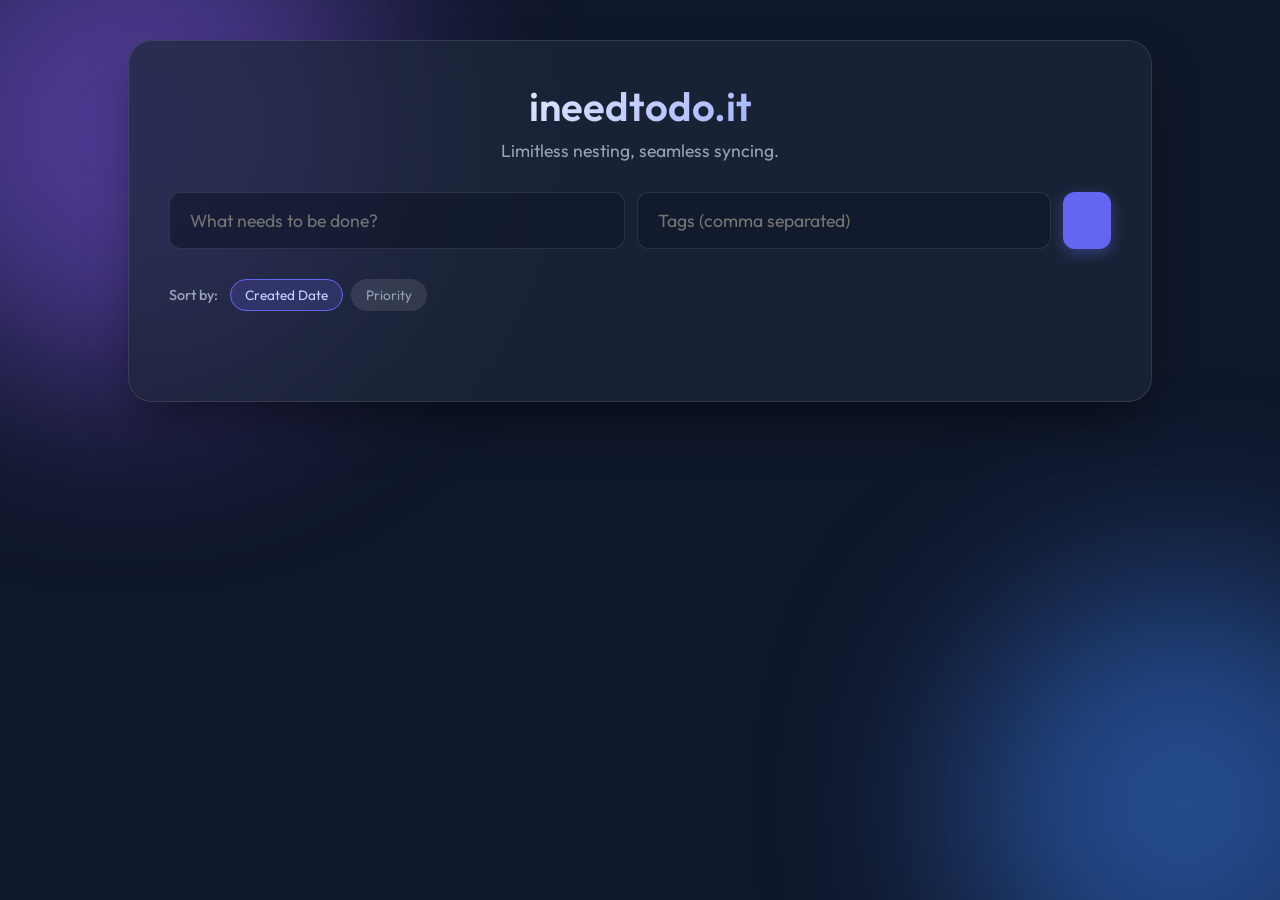
==== static/index.html @ dc3c4e78 "Rename forest theme to box-x Co-Authored-By: Claude Sonnet 4.6 <noreply@anthropic.com>" ====
<!DOCTYPE html>
<html lang="en">

<head>
    <meta charset="UTF-8">
    <meta name="viewport" content="width=device-width, initial-scale=1.0">
    <title>ineedtodo.it</title>
    <link rel="stylesheet" href="styles.css?v=1.2">
    <link href="https://fonts.googleapis.com/css2?family=Outfit:wght@300;400;500;600&display=swap" rel="stylesheet">
    <!-- Ionicons for beautiful icons -->
    <script type="module" src="https://unpkg.com/ionicons@7.1.0/dist/ionicons/ionicons.esm.js"></script>
    <script nomodule src="https://unpkg.com/ionicons@7.1.0/dist/ionicons/ionicons.js"></script>

    <!-- Google Identity Services -->
    <script src="https://accounts.google.com/gsi/client" async defer></script>
    <!-- Apply saved theme before paint to avoid flash -->
    <script>(function () { var t = localStorage.getItem('theme'); if (t) document.documentElement.dataset.theme = t; })()</script>
</head>

<body>
    <div class="blob blob-1"></div>
    <div class="blob blob-2"></div>

    <div class="app-container">
        <header>
            <div style="display: flex; align-items: center; justify-content: center; gap: 8px;">
                <h1 id="header-title">ineedtodo.it</h1>
            </div>
            <p id="header-tagline">Limitless nesting, seamless syncing.</p>
        </header>

        <div class="space-dropdown-wrapper" style="position: absolute; top: 24px; left: 24px;">
            <button id="space-menu-btn" class="action-btn dropdown-toggle" title="Switch Space"
                style="background: transparent; color: var(--text-main); font-size: 1.8rem; width: 40px; height: 40px;">
                <ion-icon id="current-space-icon" name="person-outline"></ion-icon>
            </button>
            <div id="space-dropdown-menu" class="dropdown-menu space-dropdown">
                <div id="space-list">
                    <button class="dropdown-item space-item active" data-id="personal">
                        <ion-icon name="person-outline"></ion-icon> <span>Personal Tasks</span>
                    </button>
                    <!-- other spaces injected here -->
                </div>
                <!-- line separator -->
                <div style="height: 1px; background: var(--card-border); margin: 8px 0;"></div>
                <button id="rename-space-btn" class="dropdown-item hidden" title="Rename current space">
                    <ion-icon name="pencil-outline"></ion-icon> <span>Rename Space</span>
                </button>
                <button id="add-member-btn" class="dropdown-item hidden" title="Add a member to this space">
                    <ion-icon name="person-add-outline"></ion-icon> <span>Add Member</span>
                </button>
                <button id="invite-btn" class="dropdown-item" title="Invite a user to a new shared space">
                    <ion-icon name="people-outline"></ion-icon> <span>Create Shared Space</span>
                </button>
            </div>
        </div>

        <div class="menu-container">
            <button id="menu-toggle-btn" class="action-btn" title="Open Menu">
                <ion-icon name="menu-outline"></ion-icon>
            </button>
            <div id="dropdown-menu" class="dropdown-menu">
                <!-- User Profile (hidden when logged out) -->
                <div id="user-profile" class="user-profile hidden">
                    <img id="user-avatar" src="" alt="Avatar" class="user-avatar">
                    <span id="user-name" class="user-name"></span>
                </div>

                <div class="dropdown-item theme-picker-row">
                    <ion-icon name="color-palette-outline"></ion-icon>
                    <span>Theme</span>
                    <div class="theme-swatches">
                        <button class="theme-swatch" data-theme="dark" title="Dark"
                            style="background:linear-gradient(135deg,#8b5cf6,#3b82f6)"></button>
                        <button class="theme-swatch" data-theme="light" title="Light"
                            style="background:linear-gradient(135deg,#c7d2fe,#bfdbfe)"></button>
                        <button class="theme-swatch" data-theme="box-x" title="Box-X"
                            style="background:linear-gradient(135deg,#14532d,#22c55e)"></button>
                        <button class="theme-swatch" data-theme="terminal" title="Terminal"
                            style="background:linear-gradient(135deg,#003b00,#00ff41)"></button>
                    </div>
                </div>
                <a href="/about.html" class="dropdown-item" style="text-decoration:none;">
                    <ion-icon name="information-circle-outline"></ion-icon> <span>About</span>
                </a>
                <button id="export-xml-btn" class="dropdown-item" title="Export to XML">
                    <ion-icon name="download-outline"></ion-icon> <span>Export XML</span>
                </button>
                <a href="/admin.html" id="admin-dashboard-btn" class="dropdown-item hidden"
                    style="text-decoration:none;">
                    <ion-icon name="shield-checkmark-outline"></ion-icon> <span>Admin Dashboard</span>
                </a>
                <button id="toggle-trash-btn" class="dropdown-item">
                    <ion-icon name="trash-outline"></ion-icon> <span id="trash-btn-text">View Trash</span>
                </button>
                <button id="logout-btn" class="dropdown-item hidden">
                    <ion-icon name="log-out-outline"></ion-icon> <span>Logout</span>
                </button>
            </div>
        </div>

        <div class="input-group root-input">
            <input type="text" id="new-todo-input" placeholder="What needs to be done?">
            <div class="tag-input-wrapper">
                <input type="text" id="new-todo-tags" placeholder="Tags (comma separated)">
                <div id="root-tag-dropdown" class="tag-autocomplete-dropdown hidden"></div>
            </div>
            <button id="add-todo-btn" class="primary-btn">
                <ion-icon name="add-outline"></ion-icon>
            </button>
        </div>

        <div id="terminal-input-wrapper">
            <div class="terminal-input-prompt">What needs to be done? (use /tag/ tag one, tag two)</div>
            <div id="terminal-task-input" contenteditable="true" spellcheck="false" class="terminal-task-field"></div>
        </div>

        <div class="sort-controls"
            style="margin-bottom: 20px; display: flex; align-items: center; gap: 12px; font-size: 0.9rem; color: var(--text-muted);">
            <span style="font-weight: 500;">Sort by:</span>
            <div id="sort-filters" class="tag-filters-container" style="margin-bottom: 0;">
                <span class="filter-badge active" data-sort="created">Created Date</span>
                <span class="filter-badge" data-sort="priority">Priority</span>
            </div>
        </div>

        <div id="priority-filters" class="tag-filters-container" style="margin-bottom: 10px;">
            <!-- Priority filter badges will go here -->
        </div>
        <div id="tag-filters" class="tag-filters-container">
            <!-- Filter badges will go here -->
        </div>

        <div class="todo-container">
            <ul id="todo-list" class="todo-list">
                <!-- Todo items will be generated here -->
            </ul>
        </div>
    </div>

    <!-- Template for a single Todo Item -->
    <template id="todo-template">
        <li class="todo-item" data-id="">
            <div class="todo-content">
                <div class="toggle-children hidden" aria-label="Toggle nested items">
                    <ion-icon name="chevron-forward-outline"></ion-icon>
                </div>
                <div class="task-controls">
                    <div class="checkbox">
                        <ion-icon class="check-icon" name="checkmark-outline"></ion-icon>
                    </div>
                    <button class="action-btn add-child" title="Add nested task">
                        <ion-icon name="return-down-forward-outline"></ion-icon>
                    </button>
                    <!-- Priority Dot -->
                    <div class="priority-dot" title="Cycle Priority"></div>
                </div>
                <span class="text" contenteditable="false"></span>
                <div class="tag-badges"></div>
                <button class="description-indicator hidden" title="View note">
                    <ion-icon name="document-text-outline"></ion-icon> note
                </button>
                <span class="due-date-badge hidden" title="Due date"></span>
                <input type="date" class="due-date-input hidden">
                <!-- Creator Badge -->
                <div class="creator-badge hidden" title="Created by"></div>
                <div class="task-menu-wrapper">
                    <button class="action-btn task-menu-btn" title="Task actions">
                        <ion-icon name="ellipsis-vertical-outline"></ion-icon>
                    </button>
                    <div class="actions task-menu-dropdown">
                        <button class="action-btn description-toggle" title="View/edit description">
                            <ion-icon name="document-text-outline"></ion-icon>
                        </button>
                        <button class="action-btn add-tag" title="Add tag">
                            <ion-icon name="pricetag-outline"></ion-icon>
                        </button>
                        <button class="action-btn edit" title="Edit task">
                            <ion-icon name="pencil-outline"></ion-icon>
                        </button>
                        <button class="action-btn restore hidden" title="Restore task">
                            <ion-icon name="arrow-undo-outline"></ion-icon>
                        </button>
                        <button class="action-btn set-due-date" title="Set due date">
                            <ion-icon name="calendar-outline"></ion-icon>
                        </button>
                        <button class="action-btn move-to-space" title="Move to space">
                            <ion-icon name="arrow-redo-outline"></ion-icon>
                        </button>
                        <button class="action-btn delete" title="Delete task">
                            <ion-icon name="trash-outline"></ion-icon>
                        </button>
                    </div>
                </div>
            </div>
            <!-- Description Panel (hidden by default) -->
            <div class="description-panel hidden">
                <div class="description-content" contenteditable="false"
                    data-placeholder="Click to add a description..."></div>
                <div class="description-actions">
                    <button class="description-edit-btn action-btn" title="Edit description">
                        <ion-icon name="pencil-outline"></ion-icon>
                    </button>
                    <button class="description-save-btn primary-btn small hidden">
                        <ion-icon name="checkmark-outline"></ion-icon>
                    </button>
                    <button class="description-cancel-btn action-btn hidden">
                        <ion-icon name="close-outline"></ion-icon>
                    </button>
                </div>
            </div>
            <!-- Add Tag form (hidden by default) -->
            <div class="add-tag-group hidden">
                <div class="tag-input-wrapper">
                    <input type="text" class="inline-tags-input" placeholder="New tags (comma separated)">
                    <div class="tag-autocomplete-dropdown hidden"></div>
                </div>
                <button class="save-tag-btn primary-btn small"><ion-icon name="checkmark-outline"></ion-icon></button>
                <button class="cancel-tag-btn action-btn"><ion-icon name="close-outline"></ion-icon></button>
            </div>

            <!-- Sub input form (hidden by default) -->
            <div class="child-input-group hidden">
                <input type="text" class="child-input" placeholder="Add nested task...">
                <div class="tag-input-wrapper">
                    <input type="text" class="child-tags-input" placeholder="Tags (optional)">
                    <div class="tag-autocomplete-dropdown hidden"></div>
                </div>
                <button class="save-child-btn primary-btn small"><ion-icon name="checkmark-outline"></ion-icon></button>
                <button class="cancel-child-btn action-btn"><ion-icon name="close-outline"></ion-icon></button>
            </div>
            <!-- Nested children list -->
            <ul class="nested-list"></ul>
        </li>
    </template>

    <script src="app.js?v=1.3"></script>

    <!-- Login Overlay -->
    <div id="login-overlay" class="login-overlay hidden">
        <div class="login-card">
            <h2>Welcome Back</h2>
            <p>Sign in to sync your limitless tasks.</p>

            <div class="auth-tabs">
                <button class="auth-tab active" data-tab="google">Google</button>
                <button class="auth-tab" data-tab="email">Email</button>
            </div>

            <!-- Google tab -->
            <div class="auth-panel" id="auth-panel-google">
                <div id="g_id_onload"
                    data-client_id="99993409666-hstadhmvo49nkmjg8u9cr6fvjjo05hli.apps.googleusercontent.com"
                    data-context="signin" data-ux_mode="popup" data-callback="handleCredentialResponse"
                    data-auto_prompt="false">
                </div>
                <div class="g_id_signin" data-type="standard" data-shape="rectangular" data-theme="outline"
                    data-text="signin_with" data-size="large" data-logo_alignment="left">
                </div>
            </div>

            <!-- Email tab -->
            <div class="auth-panel hidden" id="auth-panel-email">
                <div class="auth-mode-toggle">
                    <span id="auth-mode-label">Sign in</span> &nbsp;·&nbsp;
                    <a href="#" id="auth-mode-switch">Create an account</a>
                </div>
                <div class="input-group" id="auth-name-group" style="display:none">
                    <input type="text" id="auth-name" placeholder="Your name" autocomplete="name">
                </div>
                <div class="input-group">
                    <input type="email" id="auth-email" placeholder="Email address" autocomplete="email">
                </div>
                <div class="input-group">
                    <input type="password" id="auth-password" placeholder="Password" autocomplete="current-password">
                </div>
                <p id="auth-error" class="auth-error hidden"></p>
                <button id="auth-submit-btn" class="btn-primary">Sign in</button>
            </div>
        </div>
    </div>

    <!-- Invite Dialog Overlay -->
    <div id="invite-overlay" class="login-overlay hidden">
        <div class="login-card">
            <h2>Create Shared Space</h2>
            <p>Enter the email of the person you want to share a list with.</p>
            <div class="input-group"
                style="padding: 0; box-shadow: none; background: transparent; flex-direction: column;">
                <input type="text" id="invite-name" placeholder="Space Name (e.g., Project X)"
                    style="width: 100%; margin-bottom: 10px;">
                <input type="email" id="invite-email" placeholder="Email address"
                    style="width: 100%; margin-bottom: 10px;">
                <div style="display: flex; gap: 10px; width: 100%;">
                    <button id="submit-invite-btn" class="primary-btn" style="flex: 1;">Create</button>
                    <button id="cancel-invite-btn" class="secondary-btn" style="flex: 1;">Cancel</button>
                </div>
            </div>
        </div>
    </div>

    <!-- Move to Space Dialog Overlay -->
    <div id="move-space-overlay" class="login-overlay hidden">
        <div class="login-card">
            <h2>Move to Space</h2>
            <p>Select a destination space for this task and its subtasks.</p>
            <div id="move-space-list" style="display:flex;flex-direction:column;gap:8px;margin-bottom:16px;"></div>
            <button id="cancel-move-space-btn" class="secondary-btn" style="width:100%;">Cancel</button>
        </div>
    </div>

    <!-- Add Member Dialog Overlay -->
    <div id="add-member-overlay" class="login-overlay hidden">
        <div class="login-card">
            <h2>Add Member</h2>
            <p>Enter the email of the person to add to this space.</p>
            <div class="input-group"
                style="padding: 0; box-shadow: none; background: transparent; flex-direction: column;">
                <input type="email" id="add-member-email" placeholder="Email address"
                    style="width: 100%; margin-bottom: 10px;">
                <div style="display: flex; gap: 10px; width: 100%;">
                    <button id="submit-add-member-btn" class="primary-btn" style="flex: 1;">Add</button>
                    <button id="cancel-add-member-btn" class="secondary-btn" style="flex: 1;">Cancel</button>
                </div>
            </div>
        </div>
    </div>

    <!-- Rename Dialog Overlay -->
    <div id="rename-overlay" class="login-overlay hidden">
        <div class="login-card">
            <h2>Rename Space</h2>
            <div class="input-group"
                style="padding: 0; box-shadow: none; background: transparent; flex-direction: column;">
                <input type="text" id="rename-name" placeholder="New Space Name"
                    style="width: 100%; margin-bottom: 20px;">
                <div style="display: flex; gap: 10px; width: 100%;">
                    <button id="submit-rename-btn" class="primary-btn" style="flex: 1;">Save</button>
                    <button id="cancel-rename-btn" class="secondary-btn" style="flex: 1;">Cancel</button>
                </div>
            </div>
        </div>
    </div>
</body>

</html>
---- static/styles.css ----
@import url('https://fonts.googleapis.com/css2?family=VT323&display=swap');

:root {
    --bg-color: #0f172a;
    --card-bg: rgba(30, 41, 59, 0.7);
    --card-border: rgba(255, 255, 255, 0.1);
    --text-main: #f8fafc;
    --text-muted: #94a3b8;
    --accent: #6366f1;
    --accent-hover: #4f46e5;
    --accent-glow: rgba(99, 102, 241, 0.4);
    --danger: #ef4444;
    --danger-hover: #dc2626;
    --success: #10b981;

    --priority-1: #ef4444;
    /* Urgent - Red */
    --priority-2: #f97316;
    /* High - Orange */
    --priority-3: #eab308;
    /* Medium - Yellow */
    --priority-4: #3b82f6;
    /* Low - Blue */
    --priority-5: #64748b;
    /* Very Low - Slate */

    --blob-1: #8b5cf6;
    --blob-2: #3b82f6;

    --input-bg: rgba(15, 23, 42, 0.6);
    --transition: all 0.3s cubic-bezier(0.4, 0, 0.2, 1);
}

* {
    box-sizing: border-box;
    margin: 0;
    padding: 0;
}

body {
    font-family: 'Outfit', sans-serif;
    background-color: var(--bg-color);
    color: var(--text-main);
    min-height: 100vh;
    display: flex;
    justify-content: center;
    align-items: flex-start;
    padding: 40px 20px;
    overflow-x: hidden;
    position: relative;
}

/* Background gradient blobs for premium feel */
.blob {
    position: fixed;
    border-radius: 50%;
    filter: blur(100px);
    z-index: -1;
    opacity: 0.5;
    animation: drift 20s infinite alternate ease-in-out;
}

.blob-1 {
    width: 40vw;
    height: 40vw;
    background: var(--blob-1);
    top: -10vw;
    left: -10vw;
}

.blob-2 {
    width: 35vw;
    height: 35vw;
    background: var(--blob-2);
    bottom: -10vw;
    right: -10vw;
    animation-delay: -10s;
}

@keyframes drift {
    100% {
        transform: translate(10vw, 10vw) scale(1.1);
    }
}

.app-container {
    width: 100%;
    max-width: 1024px;
    background: var(--card-bg);
    backdrop-filter: blur(16px);
    -webkit-backdrop-filter: blur(16px);
    border: 1px solid var(--card-border);
    border-radius: 24px;
    padding: 40px;
    box-shadow: 0 25px 50px -12px rgba(0, 0, 0, 0.5);
    z-index: 1;
    position: relative;
}

header {
    text-align: center;
    margin-bottom: 30px;
}

h1 {
    font-weight: 600;
    font-size: 2.5rem;
    margin-bottom: 8px;
    background: linear-gradient(135deg, #e0e7ff, #a5b4fc);
    -webkit-background-clip: text;
    background-clip: text;
    -webkit-text-fill-color: transparent;
}

header p {
    color: var(--text-muted);
    font-size: 1.1rem;
}

/* Space Dropdown Wrapper */
.space-dropdown-wrapper {
    position: absolute;
    top: 24px;
    left: 24px;
    z-index: 50;
}

#space-menu-btn:hover {
    background: rgba(255, 255, 255, 0.1) !important;
}

/* Space Dropdown Menu */
.space-dropdown {
    top: 100%;
    left: 0;
    margin-top: 8px;
    width: max-content;
    min-width: 220px;
}

.space-dropdown.show {
    transform: translateY(0);
}

.space-item {
    justify-content: flex-start;
}

.space-item.active {
    background: rgba(99, 102, 241, 0.15);
    color: #c7d2fe;
    font-weight: 500;
}

.space-item.active ion-icon {
    color: #c7d2fe;
}

/* User Profile in Dropdown */
.user-profile {
    display: flex;
    align-items: center;
    gap: 12px;
    padding: 12px 16px;
    border-bottom: 1px solid var(--card-border);
    margin-bottom: 8px;
}

.user-profile.hidden {
    display: none;
}

.user-avatar {
    width: 32px;
    height: 32px;
    border-radius: 50%;
    object-fit: cover;
}

.user-name {
    font-size: 0.95rem;
    font-weight: 500;
    color: var(--text-main);
}

/* Login Overlay */
.login-overlay {
    position: fixed;
    top: 0;
    left: 0;
    width: 100vw;
    height: 100vh;
    background: rgba(15, 23, 42, 0.85);
    /* Matches bg-color */
    backdrop-filter: blur(12px);
    -webkit-backdrop-filter: blur(12px);
    z-index: 1000;
    display: flex;
    justify-content: center;
    align-items: center;
    padding: 20px;
}

.login-overlay.hidden {
    display: none;
}

.login-card {
    background: var(--card-bg);
    border: 1px solid var(--card-border);
    border-radius: 24px;
    padding: 40px;
    text-align: center;
    max-width: 400px;
    width: 100%;
    box-shadow: 0 25px 50px -12px rgba(0, 0, 0, 0.5);
}

.login-card h2 {
    font-size: 2rem;
    margin-bottom: 8px;
    background: linear-gradient(135deg, #e0e7ff, #a5b4fc);
    -webkit-background-clip: text;
    background-clip: text;
    -webkit-text-fill-color: transparent;
}

.login-card p {
    color: var(--text-muted);
    margin-bottom: 30px;
}

.g_id_signin {
    display: flex;
    justify-content: center;
}

.auth-tabs {
    display: flex;
    gap: 4px;
    background: rgba(255,255,255,0.05);
    border-radius: 10px;
    padding: 4px;
    margin-bottom: 24px;
}

.auth-tab {
    flex: 1;
    padding: 8px;
    border: none;
    border-radius: 7px;
    background: transparent;
    color: var(--text-muted);
    font-size: 0.9rem;
    cursor: pointer;
    transition: background 0.15s, color 0.15s;
}

.auth-tab.active {
    background: var(--accent);
    color: white;
}

.auth-panel {
    display: flex;
    flex-direction: column;
    gap: 12px;
}

.auth-panel.hidden {
    display: none;
}

.auth-panel .input-group {
    flex-direction: column;
    gap: 0;
}

.auth-panel input {
    width: 100%;
    padding: 10px 14px;
    background: var(--input-bg);
    border: 1px solid var(--card-border);
    border-radius: 8px;
    color: var(--text-main);
    font-size: 0.95rem;
    box-sizing: border-box;
}

.auth-panel input:focus {
    outline: none;
    border-color: var(--accent);
}

.auth-mode-toggle {
    font-size: 0.85rem;
    color: var(--text-muted);
    margin-bottom: 4px;
}

.auth-mode-toggle a {
    color: var(--accent);
    text-decoration: none;
}

.auth-error {
    color: #f87171;
    font-size: 0.85rem;
    margin: 0;
    text-align: left;
}

.auth-error.hidden {
    display: none;
}

#auth-submit-btn {
    width: 100%;
    padding: 10px;
    background: var(--accent);
    color: white;
    border: none;
    border-radius: 8px;
    font-size: 1rem;
    cursor: pointer;
    transition: opacity 0.15s;
}

#auth-submit-btn:hover {
    opacity: 0.85;
}

.input-group {
    display: flex;
    gap: 12px;
    margin-bottom: 30px;
}

input[type="text"] {
    flex: 1;
    min-width: 0;
    background: var(--input-bg);
    border: 1px solid var(--card-border);
    border-radius: 12px;
    padding: 16px 20px;
    color: var(--text-main);
    font-family: 'Outfit', sans-serif;
    font-size: 1.1rem;
    outline: none;
    transition: var(--transition);
}

input[type="text"]:focus {
    border-color: var(--accent);
    box-shadow: 0 0 0 3px var(--accent-glow);
}

button {
    font-family: inherit;
    cursor: pointer;
    border: none;
    outline: none;
    transition: var(--transition);
}

.secondary-btn {
    flex-shrink: 0;
    background: rgba(255, 255, 255, 0.1);
    color: var(--text-main);
    border-radius: 12px;
    padding: 0 24px;
    font-size: 1.1rem;
    display: flex;
    align-items: center;
    justify-content: center;
}

.secondary-btn:hover {
    background: rgba(255, 255, 255, 0.2);
    transform: translateY(-2px);
}

.primary-btn {
    flex-shrink: 0;
    background: var(--accent);
    color: white;
    border-radius: 12px;
    padding: 0 24px;
    font-size: 1.5rem;
    display: flex;
    align-items: center;
    justify-content: center;
    box-shadow: 0 4px 14px var(--accent-glow);
}

.primary-btn:hover {
    background: var(--accent-hover);
    transform: translateY(-2px);
    box-shadow: 0 6px 20px var(--accent-glow);
}

.primary-btn.small {
    padding: 0 16px;
    font-size: 1.2rem;
}

/* Todo List Structure */
.todo-list,
.nested-list {
    list-style: none;
}

.nested-list {
    margin-left: 20px;
    padding-left: 10px;
    border-left: 2px solid rgba(255, 255, 255, 0.05);
    margin-top: 8px;
    display: none;
    /* hidden by default, toggled via JS */
}

ul.expanded {
    display: block;
    animation: fadeIn 0.3s ease-out forwards;
}

@keyframes fadeIn {
    from {
        opacity: 0;
        transform: translateY(-5px);
    }

    to {
        opacity: 1;
        transform: translateY(0);
    }
}

.todo-item {
    margin-bottom: 12px;
    /* transition for smoothly removing items */
    transition: all 0.3s ease;
}

.todo-item.deleting {
    opacity: 0;
    transform: scale(0.95);
}

.todo-content {
    display: flex;
    align-items: center;
    background: rgba(255, 255, 255, 0.03);
    border: 1px solid var(--card-border);
    border-radius: 12px;
    padding: 12px 16px;
    position: relative;
    transition: var(--transition);
}

.todo-content:hover {
    background: rgba(255, 255, 255, 0.06);
    border-color: rgba(255, 255, 255, 0.15);
}

/* Task hamburger menu */
.task-menu-wrapper {
    position: relative;
    margin-left: auto;
    flex-shrink: 0;
}


.actions {
    display: none;
    flex-direction: column;
    gap: 6px;
    position: absolute;
    right: 0;
    top: calc(100% + 6px);
    background: var(--card-bg);
    border: 1px solid var(--card-border);
    border-radius: 12px;
    padding: 8px;
    z-index: 50;
    backdrop-filter: blur(12px);
    box-shadow: 0 8px 24px rgba(0, 0, 0, 0.4);
    min-width: 44px;
    align-items: center;
}

.task-menu-wrapper.open .actions {
    display: flex;
}

/* Mobile styles moved to bottom */

.action-btn {
    flex-shrink: 0;
    background: rgba(255, 255, 255, 0.1);
    color: var(--text-main);
    width: 32px;
    height: 32px;
    border-radius: 8px;
    display: flex;
    align-items: center;
    justify-content: center;
    font-size: 1.1rem;
}

.task-controls .action-btn.add-child {
    width: 24px;
    height: 24px;
    font-size: 0.85rem;
    border-radius: 6px;
    margin-left: -8px;
}

.action-btn:hover {
    background: rgba(255, 255, 255, 0.2);
}

.action-btn.delete:hover {
    background: var(--danger);
    color: white;
}

.action-btn.add-child:hover {
    background: var(--accent);
    color: white;
}

.task-controls {
    display: flex;
    align-items: center;
    gap: 4px;
    flex-shrink: 0;
}

.checkbox {
    width: 24px;
    height: 24px;
    border-radius: 6px;
    border: 2px solid var(--text-muted);
    display: flex;
    align-items: center;
    justify-content: center;
    margin-right: 8px;
    cursor: pointer;
    transition: var(--transition);
    flex-shrink: 0;
}

.checkbox .check-icon {
    opacity: 0;
    font-size: 18px;
    color: white;
    transition: var(--transition);
}

.todo-item.completed>.todo-content .checkbox {
    background: var(--success);
    border-color: var(--success);
}

.todo-item.completed>.todo-content .check-icon {
    opacity: 1;
}

/* Priority Dot */
.priority-dot {
    width: 16px;
    height: 16px;
    border-radius: 50%;
    margin-right: 12px;
    cursor: pointer;
    flex-shrink: 0;
    transition: transform 0.2s cubic-bezier(0.4, 0, 0.2, 1);
    box-shadow: 0 0 10px rgba(0, 0, 0, 0.2);
}

/* Creator Badge */
.creator-badge {
    width: 20px;
    height: 20px;
    border-radius: 50%;
    background: rgba(255, 255, 255, 0.1);
    color: var(--text-muted);
    font-size: 0.65rem;
    font-weight: 600;
    display: flex;
    align-items: center;
    justify-content: center;
    margin-right: 12px;
    border: 1px solid rgba(255, 255, 255, 0.2);
    flex-shrink: 0;
    text-transform: uppercase;
    cursor: default;
}

.creator-badge.hidden {
    display: none;
}

.priority-dot:hover {
    transform: scale(1.3);
}

.priority-1 {
    background-color: var(--priority-1);
    box-shadow: 0 0 8px var(--priority-1);
}

.priority-2 {
    background-color: var(--priority-2);
}

.priority-3 {
    background-color: var(--priority-3);
}

.priority-4 {
    background-color: var(--priority-4);
}

.priority-5 {
    background-color: var(--priority-5);
}

.priority-unknown {
    background-color: transparent;
    border: 1px solid var(--text-muted);
}

.text {
    flex: 1;
    min-width: 0;
    word-break: break-word;
    font-size: 1.1rem;
    outline: none;
    transition: var(--transition);
    padding: 4px;
    border-radius: 4px;
}

.text[contenteditable="true"] {
    background: rgba(255, 255, 255, 0.1);
    border: 1px dashed var(--accent);
}

.todo-item.completed>.todo-content .text {
    text-decoration: line-through;
    color: var(--text-muted);
}

/* Expander toggle */
.toggle-children {
    flex-shrink: 0;
    width: 24px;
    height: 24px;
    display: flex;
    align-items: center;
    justify-content: center;
    cursor: pointer;
    margin-right: 8px;
    color: var(--text-muted);
    transition: var(--transition);
}

.toggle-children:hover {
    color: var(--text-main);
}

.toggle-children.expanded {
    transform: rotate(90deg);
}

.toggle-children.hidden {
    visibility: hidden;
    width: 0;
    margin: 0;
}

.child-input-group,
.add-tag-group {
    display: flex;
    flex-wrap: wrap;
    gap: 8px;
    margin-top: 8px;
    margin-left: 20px;
    padding: 8px;
    background: rgba(0, 0, 0, 0.2);
    border-radius: 12px;
}

.child-input-group.hidden,
.add-tag-group.hidden {
    display: none;
}

.child-input {
    flex: 2;
    padding: 10px 14px;
    font-size: 1rem;
}

/* Tag Input & Autocomplete */
.tag-input-wrapper {
    position: relative;
    display: flex;
    flex: 1;
}

.tag-input-wrapper input {
    width: 100%;
}

.tag-autocomplete-dropdown {
    position: absolute;
    top: calc(100% + 4px);
    left: 0;
    width: 100%;
    background: var(--bg-color);
    border: 1px solid var(--accent);
    border-radius: 12px;
    max-height: 200px;
    overflow-y: auto;
    z-index: 100;
    box-shadow: 0 10px 25px rgba(0, 0, 0, 0.5);
    display: flex;
    flex-direction: column;
    padding: 8px 0;
}

.tag-autocomplete-dropdown.hidden {
    display: none;
}

.autocomplete-item {
    padding: 10px 16px;
    font-size: 0.95rem;
    cursor: pointer;
    transition: var(--transition);
    color: var(--text-main);
}

.autocomplete-item:hover {
    background: rgba(99, 102, 241, 0.2);
    color: #c7d2fe;
}

.child-tags-input,
.inline-tags-input {
    flex: 1;
    min-width: 120px;
    padding: 10px 14px;
    font-size: 0.9rem;
    background: var(--input-bg) !important;
}

/* Hamburger Menu */
.menu-container {
    position: absolute;
    top: 24px;
    right: 24px;
    z-index: 50;
}

#menu-toggle-btn {
    background: transparent;
    color: var(--text-main);
    font-size: 1.8rem;
    width: 40px;
    height: 40px;
}

#menu-toggle-btn:hover {
    background: rgba(255, 255, 255, 0.1);
}

.dropdown-menu {
    position: absolute;
    top: 100%;
    right: 0;
    margin-top: 8px;
    background: var(--card-bg);
    backdrop-filter: blur(16px);
    -webkit-backdrop-filter: blur(16px);
    border: 1px solid var(--card-border);
    border-radius: 12px;
    box-shadow: 0 10px 25px rgba(0, 0, 0, 0.5);
    min-width: 160px;
    display: flex;
    flex-direction: column;
    padding: 8px 0;

    /* Animation defaults */
    opacity: 0;
    visibility: hidden;
    transform: translateY(-10px);
    transition: all 0.2s ease-out;
}

.dropdown-menu.show {
    opacity: 1;
    visibility: visible;
    transform: translateY(0);
}

.dropdown-item {
    display: flex;
    align-items: center;
    gap: 12px;
    padding: 12px 16px;
    background: transparent;
    color: var(--text-main);
    font-size: 0.95rem;
    width: 100%;
    border-radius: 0;
    transition: var(--transition);
}

.dropdown-item.hidden {
    display: none !important;
}

.dropdown-item:hover {
    background: rgba(255, 255, 255, 0.1);
}

.dropdown-item ion-icon {
    font-size: 1.2rem;
    color: var(--text-muted);
}

.dropdown-item:hover ion-icon {
    color: var(--text-main);
}

body.trash-mode {
    --bg-color: #1a0f14;
    /* Slight red tint for trash mode */
    --accent: #e11d48;
    --accent-glow: rgba(225, 29, 72, 0.4);
}

body.trash-mode .root-input,
body.trash-mode #tag-filters {
    display: none !important;
}

/* Tag Filters Display */
.tag-filters-container {
    display: flex;
    flex-wrap: wrap;
    gap: 8px;
    margin-bottom: 20px;
}

.filter-badge {
    padding: 6px 14px;
    background: rgba(255, 255, 255, 0.1);
    border-radius: 20px;
    font-size: 0.85rem;
    cursor: pointer;
    transition: var(--transition);
    border: 1px solid transparent;
}

.filter-badge:hover {
    background: rgba(255, 255, 255, 0.2);
}

.filter-badge.active {
    background: rgba(99, 102, 241, 0.2);
    border-color: var(--accent);
    color: #c7d2fe;
}

/* Hide tags on tasks when toggled */
.tags-hidden .tag-badges {
    display: none;
}

#toggle-tags-btn.tags-hidden-active {
    color: var(--accent);
}

/* Due Date Badge */
.due-date-badge {
    font-size: 0.75rem;
    padding: 2px 8px;
    border-radius: 12px;
    background: rgba(255, 255, 255, 0.07);
    color: var(--text-muted);
    border: 1px solid rgba(255, 255, 255, 0.12);
    white-space: nowrap;
    cursor: pointer;
    flex-shrink: 0;
    transition: var(--transition);
}

.due-date-badge:hover {
    background: rgba(255, 255, 255, 0.13);
}

.due-date-badge.due-urgent {
    background: rgba(var(--due-prio-rgb), 0.15);
    color: var(--due-prio-color);
    border-color: rgba(var(--due-prio-rgb), 0.35);
}

.due-date-badge.due-overdue {
    background: rgba(239, 68, 68, 0.15);
    color: var(--priority-1);
    border-color: rgba(239, 68, 68, 0.35);
}

.due-date-input {
    width: 130px;
    font-size: 0.8rem;
    padding: 2px 6px;
    border-radius: 8px;
    border: 1px solid var(--accent);
    background: var(--bg-color);
    color: var(--text-main);
    flex-shrink: 0;
    color-scheme: dark;
}

.due-date-input.hidden,
.due-date-badge.hidden {
    display: none;
}

/* Item Tags */
.tag-badges {
    display: flex;
    gap: 6px;
    margin-left: 12px;
    flex-wrap: wrap;
}

.item-tag {
    display: inline-flex;
    align-items: center;
    gap: 4px;
    font-size: 0.75rem;
    padding: 2px 8px;
    border-radius: 12px;
    background: rgba(99, 102, 241, 0.15);
    color: #a5b4fc;
    border: 1px solid rgba(99, 102, 241, 0.3);
}

.item-tag .remove-tag {
    display: inline-flex;
    align-items: center;
    justify-content: center;
    cursor: pointer;
    font-size: 0.85rem;
    color: rgba(165, 180, 252, 0.7);
    transition: var(--transition);
}

.item-tag .remove-tag:hover {
    color: var(--danger);
    transform: scale(1.1);
}

/* Description Panel */
.description-panel {
    margin-top: 8px;
    margin-left: 20px;
    padding: 14px 18px;
    background: rgba(0, 0, 0, 0.25);
    border: 1px solid rgba(255, 255, 255, 0.08);
    border-radius: 12px;
    animation: fadeIn 0.25s ease-out forwards;
    display: flex;
    align-items: flex-start;
    gap: 12px;
}

.description-panel.hidden {
    display: none;
}

.description-content {
    flex: 1;
    min-height: 32px;
    font-size: 0.95rem;
    line-height: 1.6;
    color: var(--text-muted);
    outline: none;
    border-radius: 8px;
    padding: 6px 8px;
    transition: var(--transition);
    white-space: pre-wrap;
    word-break: break-word;
}

.description-content:empty::before {
    content: attr(data-placeholder);
    color: rgba(148, 163, 184, 0.5);
    font-style: italic;
}

.description-content[contenteditable="true"] {
    background: rgba(255, 255, 255, 0.06);
    border: 1px dashed var(--accent);
    color: var(--text-main);
}

.description-actions {
    display: flex;
    gap: 6px;
    flex-shrink: 0;
    align-items: flex-start;
    padding-top: 4px;
}

.description-actions .hidden {
    display: none;
}

/* Description toggle button highlight when description exists */
.action-btn.description-toggle.has-description {
    color: var(--accent);
    background: rgba(99, 102, 241, 0.15);
}

.action-btn.description-toggle.has-description:hover {
    background: rgba(99, 102, 241, 0.3);
}

/* Description Indicator */
.description-indicator {
    display: inline-flex;
    align-items: center;
    justify-content: center;
    gap: 4px;
    font-size: 0.72rem;
    padding: 2px 7px;
    border-radius: 10px;
    background: rgba(99, 102, 241, 0.15);
    color: #a5b4fc;
    border: 1px solid rgba(99, 102, 241, 0.3);
    cursor: pointer;
    flex-shrink: 0;
    transition: var(--transition);
}

.description-indicator:hover {
    background: rgba(99, 102, 241, 0.3);
    border-color: rgba(99, 102, 241, 0.6);
}

.description-indicator.hidden {
    display: none;
}

/* Mobile Responsiveness */
@media (max-width: 600px) {
    body {
        padding: 20px 10px;
    }

    .app-container {
        padding: 24px 16px;
    }

    h1 {
        font-size: 2.2rem;
    }

    .input-group.root-input {
        flex-direction: column;
    }

    #add-todo-btn {
        padding: 12px;
    }

    .todo-content {
        flex-wrap: wrap;
    }

    .tag-badges {
        margin-top: 8px;
        margin-left: 0;
        width: 100%;
        order: 3;
    }


    .actions {
        right: auto;
        left: 0;
    }

    .nested-list {
        margin-left: 12px;
    }

    .child-input-group {
        margin-left: 12px;
        flex-direction: column;
    }
}

@media (orientation: portrait) {
    .task-controls {
        flex-direction: column;
        gap: -4px;
    }

    .task-controls .action-btn.add-child {
        margin-left: 0;
        margin-right: 0;
    }
}

/* ── THEMES ───────────────────────────────────────────────────────── */

/* Light */
html[data-theme="light"] {
    --bg-color: #f0f4f8;
    --card-bg: rgba(255, 255, 255, 0.88);
    --card-border: rgba(0, 0, 0, 0.09);
    --text-main: #1e293b;
    --text-muted: #64748b;
    --input-bg: rgba(241, 245, 249, 0.9);
    --blob-1: #c7d2fe;
    --blob-2: #bfdbfe;
    --accent-glow: rgba(99, 102, 241, 0.2);
    color-scheme: light;
}

html[data-theme="light"] h1,
html[data-theme="light"] .login-card h2 {
    background: linear-gradient(135deg, #4338ca, #818cf8);
    -webkit-background-clip: text;
    background-clip: text;
    -webkit-text-fill-color: transparent;
}

html[data-theme="light"] .login-overlay {
    background: rgba(240, 244, 248, 0.88);
}

html[data-theme="light"] .todo-content {
    background: rgba(0, 0, 0, 0.02);
}

html[data-theme="light"] .todo-content:hover {
    background: rgba(0, 0, 0, 0.04);
    border-color: rgba(0, 0, 0, 0.15);
}

html[data-theme="light"] .nested-list {
    border-left-color: rgba(0, 0, 0, 0.08);
}

html[data-theme="light"] .child-input-group,
html[data-theme="light"] .add-tag-group {
    background: rgba(0, 0, 0, 0.04);
}

html[data-theme="light"] .description-panel {
    background: rgba(0, 0, 0, 0.03);
    border-color: rgba(0, 0, 0, 0.07);
}

/* Forest */
html[data-theme="box-x"] {
    --bg-color: #071a10;
    --card-bg: rgba(10, 35, 20, 0.85);
    --card-border: rgba(255, 255, 255, 0.08);
    --text-main: #dcfce7;
    --text-muted: #86efac;
    --input-bg: rgba(7, 26, 16, 0.7);
    --accent: #22c55e;
    --accent-hover: #16a34a;
    --accent-glow: rgba(34, 197, 94, 0.35);
    --success: #4ade80;
    --blob-1: #14532d;
    --blob-2: #052e16;
    color-scheme: dark;
}

html[data-theme="box-x"] h1,
html[data-theme="box-x"] .login-card h2 {
    background: linear-gradient(135deg, #bbf7d0, #4ade80);
    -webkit-background-clip: text;
    background-clip: text;
    -webkit-text-fill-color: transparent;
}

/* Terminal */
html[data-theme="terminal"] {
    --bg-color: #0d0208;
    --card-bg: rgba(0, 59, 0, 0.5);
    --card-border: rgba(0, 143, 17, 0.3);
    --text-main: #00ff41;
    --text-muted: #008f11;
    --input-bg: rgba(0, 59, 0, 0.6);
    --accent: #008f11;
    --accent-hover: #00ff41;
    --accent-glow: rgba(0, 255, 65, 0.25);
    --success: #00ff41;
    --danger: #00ff41;
    --blob-1: #003b00;
    --blob-2: #003b00;
    color-scheme: dark;
}

html[data-theme="terminal"] h1,
html[data-theme="terminal"] .login-card h2 {
    background: linear-gradient(135deg, #008f11, #00ff41);
    -webkit-background-clip: text;
    background-clip: text;
    -webkit-text-fill-color: transparent;
}

html[data-theme="terminal"] .todo-content {
    background: none;
    border-color: transparent;
}

html[data-theme="terminal"] .todo-content:hover {
    background: none;
    border-color: transparent;
}

html[data-theme="terminal"] .checkbox {
    border: none !important;
    background: none !important;
    width: auto !important;
    height: auto !important;
    font-size: 18px;
    color: var(--text-main);
}

html[data-theme="terminal"] .checkbox .check-icon {
    display: none;
}

html[data-theme="terminal"] .checkbox::before {
    content: "[_]";
}

html[data-theme="terminal"] .todo-item.completed > .todo-content .checkbox::before {
    content: "[X]";
}

html[data-theme="terminal"] .item-tag {
    background: none;
    border: none;
    padding: 0;
    color: var(--text-muted);
    font-size: 16px;
    font-family: 'VT323', monospace;
}

html[data-theme="terminal"] .item-tag::before {
    content: "[";
}

html[data-theme="terminal"] .item-tag::after {
    content: "]";
}

html[data-theme="terminal"] .filter-badge {
    background: none;
    border-color: transparent;
    color: var(--text-muted);
    font-family: 'VT323', monospace;
    font-size: 16px;
    padding: 0 4px;
}

html[data-theme="terminal"] .filter-badge:hover,
html[data-theme="terminal"] .filter-badge.active {
    background: none;
    border-color: transparent;
    color: var(--text-main);
}

html[data-theme="terminal"] .all-priorities-badge::before { content: "["; }
html[data-theme="terminal"] .all-priorities-badge::after  { content: "]"; }

html[data-theme="terminal"] .all-tags-badge::before  { content: "["; }
html[data-theme="terminal"] .all-tags-badge::after   { content: "]"; }
html[data-theme="terminal"] .tag-filter-badge::before  { content: "["; }
html[data-theme="terminal"] .tag-filter-badge::after   { content: "]"; }
html[data-theme="terminal"] .sort-filter-badge::before { content: "["; }
html[data-theme="terminal"] .sort-filter-badge::after  { content: "]"; }

html[data-theme="terminal"] #toggle-tags-btn {
    background: none !important;
    border: none !important;
    box-shadow: none !important;
    width: auto !important;
    height: auto !important;
    padding: 0 4px !important;
}

html[data-theme="terminal"] #toggle-tags-btn ion-icon {
    display: none;
}

html[data-theme="terminal"] #toggle-tags-btn::before {
    content: "[#]";
    font-family: 'VT323', monospace;
    font-size: 16px;
    color: var(--text-muted);
}

html[data-theme="terminal"] #toggle-tags-btn:hover::before,
html[data-theme="terminal"] #toggle-tags-btn.tags-hidden-active::before {
    color: var(--text-main);
}

/* Top-right hamburger menu: [...] */
html[data-theme="terminal"] #menu-toggle-btn {
    background: none !important;
    width: auto !important;
    height: auto !important;
}

html[data-theme="terminal"] #menu-toggle-btn:hover {
    background: none !important;
}

html[data-theme="terminal"] #menu-toggle-btn ion-icon {
    display: none;
}

html[data-theme="terminal"] #menu-toggle-btn::before {
    content: "[...]";
    font-family: 'VT323', monospace;
    font-size: 20px;
    color: var(--text-main);
}

/* Active space item: theme green */
html[data-theme="terminal"] .space-item.active {
    background: rgba(0, 59, 0, 0.5);
    color: var(--text-main);
}

/* Space type icons: Solo / Team text */
html[data-theme="terminal"] [data-space-type] ion-icon {
    display: none;
}

html[data-theme="terminal"] [data-space-type="solo"]::before { content: "[Solo] "; }
html[data-theme="terminal"] [data-space-type="team"]::before { content: "[Team] "; }

/* Description panel edit button: [edit] */
html[data-theme="terminal"] .description-edit-btn {
    background: none !important;
    border: none !important;
    box-shadow: none !important;
    width: auto !important;
    height: auto !important;
    padding: 0 !important;
}

html[data-theme="terminal"] .description-edit-btn ion-icon {
    display: none;
}

html[data-theme="terminal"] .description-edit-btn::before {
    content: "[edit]";
    font-family: 'VT323', monospace;
    font-size: 16px;
    color: var(--text-main);
}

/* No rounded corners — old-school terminal feel */
html[data-theme="terminal"] *,
html[data-theme="terminal"] *::before,
html[data-theme="terminal"] *::after {
    border-radius: 0 !important;
}

/* VT323 font throughout */
html[data-theme="terminal"] {
    font-size: 18px;
    letter-spacing: 0.03em;
}

html[data-theme="terminal"],
html[data-theme="terminal"] * {
    font-family: 'VT323', monospace !important;
}

/* Solid borders, no blur */
html[data-theme="terminal"] .app-container,
html[data-theme="terminal"] .dropdown-menu,
html[data-theme="terminal"] .login-card,
html[data-theme="terminal"] .actions {
    backdrop-filter: none !important;
    -webkit-backdrop-filter: none !important;
    border-color: #008f11 !important;
}

/* Green text glow on headings */
html[data-theme="terminal"] h1 {
    text-shadow: 0 0 12px #00ff41;
}

/* Blobs don't fit the look — hide them */
html[data-theme="terminal"] .blob {
    display: none;
}

/* Add subtask button: plain text, no button styling */
html[data-theme="terminal"] .add-child {
    background: none !important;
    border: none !important;
    box-shadow: none !important;
    width: auto !important;
    height: auto !important;
    padding: 0 !important;
    margin-left: 0 !important;
}

html[data-theme="terminal"] .add-child ion-icon {
    display: none;
}

html[data-theme="terminal"] .add-child::before {
    content: "[v]";
    font-family: 'VT323', monospace;
    font-size: 18px;
    color: var(--text-main);
}

/* Priority: [0]–[4] text instead of coloured dot */
html[data-theme="terminal"] .priority-dot {
    background: none !important;
    box-shadow: none !important;
    border: none !important;
    width: auto !important;
    height: auto !important;
    color: var(--text-main);
    font-size: 16px;
    line-height: 1;
}

html[data-theme="terminal"] .priority-dot::before {
    content: "[" attr(data-prio) "]";
}

/* Task hamburger menu: [...] with no button box */
html[data-theme="terminal"] .task-menu-btn {
    background: none !important;
    border: none !important;
    box-shadow: none !important;
    width: auto !important;
    height: auto !important;
    padding: 0 !important;
}

html[data-theme="terminal"] .task-menu-btn ion-icon {
    display: none;
}

html[data-theme="terminal"] .task-menu-btn::before {
    content: "[...]";
    font-family: 'VT323', monospace;
    font-size: 18px;
    color: var(--text-main);
}

/* Dropdown action buttons: no box, [] labels */
html[data-theme="terminal"] .task-menu-dropdown .action-btn {
    background: none !important;
    border: none !important;
    box-shadow: none !important;
}

html[data-theme="terminal"] .task-menu-dropdown .action-btn ion-icon {
    display: none;
}

html[data-theme="terminal"] .task-menu-dropdown .action-btn::before {
    font-family: 'VT323', monospace;
    font-size: 18px;
    color: var(--text-main);
}

html[data-theme="terminal"] .task-menu-dropdown .description-toggle::before { content: "[n]"; }
html[data-theme="terminal"] .task-menu-dropdown .add-tag::before            { content: "[#]"; }
html[data-theme="terminal"] .task-menu-dropdown .edit::before               { content: "[e]"; }
html[data-theme="terminal"] .task-menu-dropdown .restore::before            { content: "[u]"; }
html[data-theme="terminal"] .task-menu-dropdown .set-due-date::before       { content: "[d]"; }
html[data-theme="terminal"] .task-menu-dropdown .move-to-space::before      { content: "[>]"; }
html[data-theme="terminal"] .task-menu-dropdown .delete::before             { content: "[x]"; }

/* Creator/ownership badge: [initials] style, no box */
html[data-theme="terminal"] .creator-badge {
    background: none;
    border: none;
    width: auto;
    height: auto;
    border-radius: 0;
    color: var(--text-muted);
    font-family: 'VT323', monospace;
    font-size: 16px;
    font-weight: normal;
}

html[data-theme="terminal"] .creator-badge::before { content: "["; }
html[data-theme="terminal"] .creator-badge::after  { content: "]"; }

/* Collapse/expand toggle: > and v */
html[data-theme="terminal"] .toggle-children ion-icon {
    display: none;
}

html[data-theme="terminal"] .toggle-children::before {
    content: "[+]";
    font-family: 'VT323', monospace;
    font-size: 18px;
}

html[data-theme="terminal"] .toggle-children.expanded {
    transform: none;
}

html[data-theme="terminal"] .toggle-children.expanded::before {
    content: "[-]";
}

/* View note indicator button */
html[data-theme="terminal"] .description-indicator {
    background: none;
    border: none;
    padding: 0;
    color: var(--text-muted);
    font-size: 0;
}

html[data-theme="terminal"] .description-indicator::before {
    content: "[note]";
    font-family: 'VT323', monospace;
    font-size: 16px;
}

html[data-theme="terminal"] .description-indicator:hover {
    background: none;
    border: none;
    color: var(--text-main);
}

html[data-theme="terminal"] .description-indicator ion-icon {
    display: none;
}

/* Note/description toggle: theme green when note is attached */
html[data-theme="terminal"] .action-btn.description-toggle.has-description {
    color: var(--text-main);
    background: rgba(0, 59, 0, 0.5);
}

html[data-theme="terminal"] .action-btn.description-toggle.has-description:hover {
    background: rgba(0, 59, 0, 0.8);
}

/* Add task button: use theme green instead of white for the icon */
html[data-theme="terminal"] .primary-btn {
    color: var(--text-main) !important;
}

html[data-theme="terminal"] #add-todo-btn {
    background: none !important;
    border: none !important;
    box-shadow: none !important;
    width: auto !important;
    height: auto !important;
    padding: 0 !important;
}

html[data-theme="terminal"] #add-todo-btn ion-icon {
    display: none;
}

html[data-theme="terminal"] #add-todo-btn::before {
    content: "[commit]";
    font-family: 'VT323', monospace;
    font-size: 20px;
    color: var(--text-main);
}

/* Remove tag button: * in theme colour, no icon */
html[data-theme="terminal"] .item-tag .remove-tag {
    color: var(--text-muted);
    font-size: 14px;
}

html[data-theme="terminal"] .item-tag .remove-tag:hover {
    color: var(--text-main);
}

html[data-theme="terminal"] .item-tag .remove-tag ion-icon {
    display: none;
}

html[data-theme="terminal"] .item-tag .remove-tag::before {
    content: "*";
    font-family: 'VT323', monospace;
}

/* Due date badges: no box, [date] style */
html[data-theme="terminal"] .due-date-badge {
    background: none;
    border: none;
    padding: 0;
    color: var(--text-muted);
    font-family: 'VT323', monospace;
    font-size: 16px;
}

html[data-theme="terminal"] .due-date-badge:hover {
    background: none;
    color: var(--text-main);
}

html[data-theme="terminal"] .due-date-badge.due-urgent {
    background: none;
    border: none;
    color: var(--text-main);
}

html[data-theme="terminal"] .due-date-badge.due-overdue {
    background: none;
    border: none;
    color: var(--text-main);
    text-decoration: underline;
}

html[data-theme="terminal"] .due-date-badge::before { content: "["; }
html[data-theme="terminal"] .due-date-badge::after  { content: "]"; }

/* Terminal input: hidden by default, shown only in terminal theme */
#terminal-input-wrapper {
    display: none;
}

html[data-theme="terminal"] .root-input {
    display: none !important;
}

html[data-theme="terminal"] #terminal-input-wrapper {
    display: block;
    margin-bottom: 20px;
    font-family: 'VT323', monospace;
    color: var(--text-main);
}

html[data-theme="terminal"] .terminal-input-prompt {
    font-size: 16px;
    color: var(--text-muted);
    margin-bottom: 4px;
}

html[data-theme="terminal"] .terminal-task-field {
    font-size: 20px;
    color: var(--text-main);
    background: none;
    border: none;
    outline: none;
    width: 100%;
    min-height: 1.4em;
    caret-color: transparent;
}

html[data-theme="terminal"] .terminal-task-field:empty::before {
    content: "_";
    color: var(--text-main);
    animation: terminal-blink 1s step-start infinite;
}

@keyframes terminal-blink {
    50% { opacity: 0; }
}

/* Theme swatch picker */
.theme-picker-row {
    cursor: default;
    gap: 8px;
}

.theme-swatches {
    display: flex;
    gap: 6px;
    margin-left: auto;
}

.theme-swatch {
    width: 20px;
    height: 20px;
    border-radius: 50%;
    border: 2px solid transparent;
    cursor: pointer;
    padding: 0;
    transition: transform 0.15s, border-color 0.15s;
    flex-shrink: 0;
}

.theme-swatch:hover {
    transform: scale(1.25);
}

.theme-swatch.active {
    border-color: var(--text-main);
    box-shadow: 0 0 0 1px var(--bg-color);
}
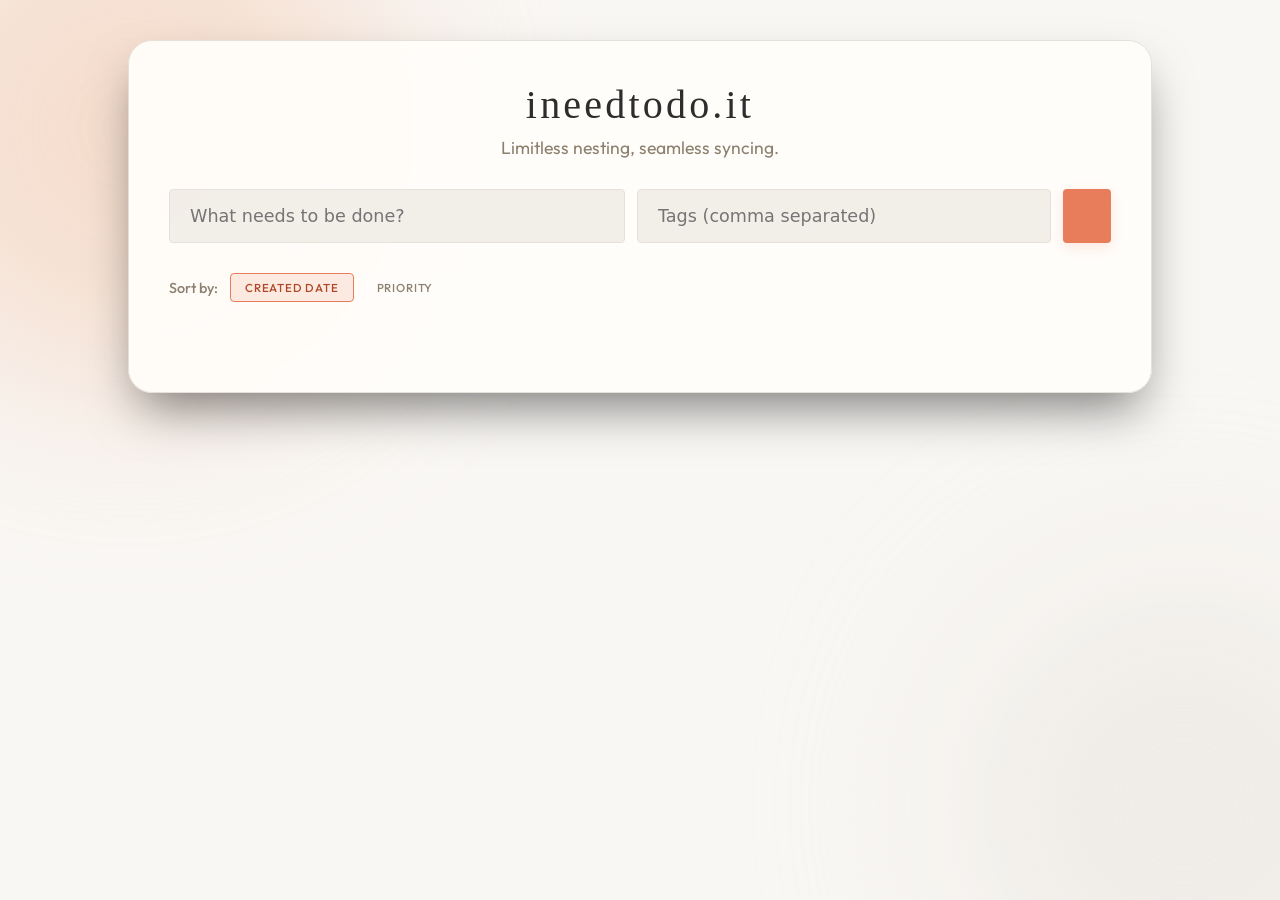
==== commit 7d855e3c: "Make Sol the default theme for new visitors Co-Authored-By: Claude Sonnet 4.6 <noreply@anthropic.com" ====
--- a/static/index.html
+++ b/static/index.html
@@ -14,7 +14,7 @@
     <!-- Google Identity Services -->
     <script src="https://accounts.google.com/gsi/client" async defer></script>
     <!-- Apply saved theme before paint to avoid flash -->
-    <script>(function () { var t = localStorage.getItem('theme'); if (t) document.documentElement.dataset.theme = t; })()</script>
+    <script>(function () { var t = localStorage.getItem('theme') || 'sol'; document.documentElement.dataset.theme = t; })()</script>
 </head>
 
 <body>
@@ -72,8 +72,8 @@
                     <div class="theme-swatches">
                         <button class="theme-swatch" data-theme="dark" title="Dark"
                             style="background:linear-gradient(135deg,#8b5cf6,#3b82f6)"></button>
-                        <button class="theme-swatch" data-theme="light" title="Light"
-                            style="background:linear-gradient(135deg,#c7d2fe,#bfdbfe)"></button>
+                        <button class="theme-swatch" data-theme="sol" title="Sol"
+                            style="background:linear-gradient(135deg,#E77D5A,#F9F7F4)"></button>
                         <button class="theme-swatch" data-theme="box-x" title="Box-X"
                             style="background:linear-gradient(135deg,#14532d,#22c55e)"></button>
                         <button class="theme-swatch" data-theme="terminal" title="Terminal"
@@ -90,6 +90,9 @@
                     style="text-decoration:none;">
                     <ion-icon name="shield-checkmark-outline"></ion-icon> <span>Admin Dashboard</span>
                 </a>
+                <button id="toggle-crt-btn" class="dropdown-item terminal-only hidden">
+                    <ion-icon name="tv-outline"></ion-icon> <span id="crt-btn-text">CRT Filter: Off</span>
+                </button>
                 <button id="toggle-trash-btn" class="dropdown-item">
                     <ion-icon name="trash-outline"></ion-icon> <span id="trash-btn-text">View Trash</span>
                 </button>
@@ -111,8 +114,18 @@
         </div>
 
         <div id="terminal-input-wrapper">
-            <div class="terminal-input-prompt">What needs to be done? (use /tag/ tag one, tag two)</div>
+            <div class="terminal-input-prompt">What needs to be done?</div>
             <div id="terminal-task-input" contenteditable="true" spellcheck="false" class="terminal-task-field"></div>
+            <details class="terminal-help">
+                <summary class="terminal-help-summary"> commands</summary>
+                <ul>
+                    <li><span class="tcmd">/tag/</span> tag one, tag two &mdash; add tags (comma separated)</li>
+                    <li><span class="tcmd">/priority/</span> 0&ndash;4 &mdash; set priority</li>
+                    <li><span class="tcmd">/due/</span> DDMMYY or DDMMYYYY &mdash; set due date</li>
+                    <li><span class="tcmd">/note/</span> text &mdash; attach a note</li>
+                    <li><span class="tcmd">/crt/</span> &mdash; toggle CRT filter</li>
+                </ul>
+            </details>
         </div>
 
         <div class="sort-controls"
@@ -341,6 +354,7 @@
             </div>
         </div>
     </div>
+    <div id="crt-overlay" aria-hidden="true"></div>
 </body>
 
 </html>
--- a/static/styles.css
+++ b/static/styles.css
@@ -1,4 +1,10 @@
 @import url('https://fonts.googleapis.com/css2?family=VT323&display=swap');
+@import url('https://fonts.googleapis.com/css2?family=Newsreader:ital,wght@0,300;0,400;1,300&family=Inter:wght@300;400;500&display=swap');
+
+@font-face {
+    font-family: 'BoxFont';
+    src: url('/boxfont.ttf') format('truetype');
+}
 
 :root {
     --bg-color: #0f172a;
@@ -1124,52 +1130,142 @@
 /* ── THEMES ───────────────────────────────────────────────────────── */
 
 /* Light */
-html[data-theme="light"] {
-    --bg-color: #f0f4f8;
-    --card-bg: rgba(255, 255, 255, 0.88);
-    --card-border: rgba(0, 0, 0, 0.09);
-    --text-main: #1e293b;
-    --text-muted: #64748b;
-    --input-bg: rgba(241, 245, 249, 0.9);
-    --blob-1: #c7d2fe;
-    --blob-2: #bfdbfe;
-    --accent-glow: rgba(99, 102, 241, 0.2);
+/* Light — Refined Organic (Sol Struck) */
+html[data-theme="sol"] {
+    --bg-color: #F9F7F4;
+    --card-bg: rgba(255, 253, 250, 0.92);
+    --card-border: #E5E1DA;
+    --text-main: #2D2D2D;
+    --text-muted: #8C806E;
+    --input-bg: rgba(229, 225, 218, 0.5);
+    --accent: #E77D5A;
+    --accent-hover: #D4603D;
+    --accent-glow: rgba(231, 125, 90, 0.18);
+    --success: #6B9B6B;
+    --danger: #C0504D;
+    --danger-hover: #A03030;
+    --blob-1: #F2C4A8;
+    --blob-2: #E5E1DA;
     color-scheme: light;
 }
 
-html[data-theme="light"] h1,
-html[data-theme="light"] .login-card h2 {
-    background: linear-gradient(135deg, #4338ca, #818cf8);
-    -webkit-background-clip: text;
-    background-clip: text;
-    -webkit-text-fill-color: transparent;
-}
-
-html[data-theme="light"] .login-overlay {
-    background: rgba(240, 244, 248, 0.88);
-}
-
-html[data-theme="light"] .todo-content {
-    background: rgba(0, 0, 0, 0.02);
-}
-
-html[data-theme="light"] .todo-content:hover {
-    background: rgba(0, 0, 0, 0.04);
-    border-color: rgba(0, 0, 0, 0.15);
-}
-
-html[data-theme="light"] .nested-list {
-    border-left-color: rgba(0, 0, 0, 0.08);
-}
-
-html[data-theme="light"] .child-input-group,
-html[data-theme="light"] .add-tag-group {
-    background: rgba(0, 0, 0, 0.04);
-}
-
-html[data-theme="light"] .description-panel {
-    background: rgba(0, 0, 0, 0.03);
-    border-color: rgba(0, 0, 0, 0.07);
+/* Serif headlines */
+html[data-theme="sol"] h1,
+html[data-theme="sol"] .login-card h2 {
+    font-family: 'Newsreader', Georgia, serif;
+    font-weight: 300;
+    letter-spacing: 0.08em;
+    background: none;
+    -webkit-background-clip: unset;
+    background-clip: unset;
+    -webkit-text-fill-color: #2D2D2D;
+    color: #2D2D2D;
+}
+
+/* Inter body */
+html[data-theme="sol"],
+html[data-theme="sol"] input,
+html[data-theme="sol"] button,
+html[data-theme="sol"] textarea {
+    font-family: 'Inter', system-ui, sans-serif;
+}
+
+/* Subtle 4px radii throughout */
+html[data-theme="sol"] .todo-content,
+html[data-theme="sol"] .card,
+html[data-theme="sol"] .login-card,
+html[data-theme="sol"] .dropdown-menu,
+html[data-theme="sol"] .actions,
+html[data-theme="sol"] input[type="text"],
+html[data-theme="sol"] .filter-badge,
+html[data-theme="sol"] .tag-badge {
+    border-radius: 4px;
+}
+
+html[data-theme="sol"] .primary-btn {
+    border-radius: 4px;
+    font-family: 'Inter', sans-serif;
+    letter-spacing: 0.06em;
+    font-weight: 500;
+}
+
+html[data-theme="sol"] .login-overlay {
+    background: rgba(249, 247, 244, 0.92);
+}
+
+html[data-theme="sol"] .todo-content {
+    background: rgba(255, 253, 250, 0.7);
+    border: 1px solid #E5E1DA;
+}
+
+html[data-theme="sol"] .todo-content:hover {
+    background: rgba(255, 253, 250, 0.95);
+    border-color: #D4C9BC;
+}
+
+html[data-theme="sol"] .nested-list {
+    border-left-color: #E5E1DA;
+}
+
+html[data-theme="sol"] .child-input-group,
+html[data-theme="sol"] .add-tag-group {
+    background: rgba(229, 225, 218, 0.35);
+}
+
+html[data-theme="sol"] .description-panel {
+    background: rgba(229, 225, 218, 0.25);
+    border-color: #E5E1DA;
+}
+
+/* Uppercase spaced labels */
+html[data-theme="sol"] .filter-badge,
+html[data-theme="sol"] .tag-badge {
+    text-transform: uppercase;
+    letter-spacing: 0.07em;
+    font-size: 0.72rem;
+    font-weight: 500;
+}
+
+html[data-theme="sol"] .app-container,
+html[data-theme="sol"] .dropdown-menu,
+html[data-theme="sol"] .login-card,
+html[data-theme="sol"] .actions {
+    backdrop-filter: blur(12px);
+    -webkit-backdrop-filter: blur(12px);
+    border-color: #E5E1DA;
+}
+
+/* Override hardcoded purple for light theme */
+html[data-theme="sol"] .space-item.active {
+    background: rgba(231, 125, 90, 0.12);
+    color: #C05030;
+}
+
+html[data-theme="sol"] .space-item.active ion-icon {
+    color: #C05030;
+}
+
+html[data-theme="sol"] .filter-badge.active {
+    background: rgba(231, 125, 90, 0.15);
+    border-color: #E77D5A;
+    color: #B04828;
+}
+
+html[data-theme="sol"] .autocomplete-item:hover {
+    background: rgba(231, 125, 90, 0.12);
+    color: #2D2D2D;
+}
+
+html[data-theme="sol"] .item-tag {
+    background: rgba(231, 125, 90, 0.12);
+    color: #B04828;
+    border-color: rgba(231, 125, 90, 0.3);
+}
+
+html[data-theme="sol"] .tag-badge {
+    background: rgba(231, 125, 90, 0.12);
+    color: #B04828;
+    border-color: rgba(231, 125, 90, 0.3);
 }
 
 /* Forest */
@@ -1195,6 +1291,10 @@
     -webkit-background-clip: text;
     background-clip: text;
     -webkit-text-fill-color: transparent;
+}
+
+html[data-theme="box-x"] #header-title {
+    font-family: 'BoxFont', sans-serif;
 }
 
 /* Terminal */
@@ -1663,13 +1763,13 @@
 }
 
 html[data-theme="terminal"] .terminal-input-prompt {
-    font-size: 16px;
+    font-size: 32px;
     color: var(--text-muted);
     margin-bottom: 4px;
 }
 
 html[data-theme="terminal"] .terminal-task-field {
-    font-size: 20px;
+    font-size: 40px;
     color: var(--text-main);
     background: none;
     border: none;
@@ -1687,6 +1787,120 @@
 
 @keyframes terminal-blink {
     50% { opacity: 0; }
+}
+
+/* Terminal help/commands expandable */
+.terminal-help {
+    display: none;
+}
+
+html[data-theme="terminal"] .terminal-help {
+    display: block;
+    margin-top: 10px;
+    color: var(--text-muted);
+    font-size: 16px;
+}
+
+html[data-theme="terminal"] .terminal-help summary {
+    cursor: pointer;
+    list-style: none;
+    user-select: none;
+    color: var(--text-muted);
+}
+
+html[data-theme="terminal"] .terminal-help summary::-webkit-details-marker {
+    display: none;
+}
+
+html[data-theme="terminal"] .terminal-help-summary::before {
+    content: "[+]";
+    margin-right: 4px;
+}
+
+html[data-theme="terminal"] .terminal-help[open] .terminal-help-summary::before {
+    content: "[-]";
+}
+
+html[data-theme="terminal"] .terminal-help[open] summary {
+    color: var(--text-main);
+    margin-bottom: 6px;
+}
+
+html[data-theme="terminal"] .terminal-help ul {
+    margin: 0;
+    padding: 0 0 0 2ch;
+    list-style: none;
+    line-height: 1.8;
+}
+
+html[data-theme="terminal"] .terminal-help li::before {
+    content: "> ";
+    color: var(--text-muted);
+}
+
+html[data-theme="terminal"] .tcmd {
+    color: var(--text-main);
+}
+
+/* CRT overlay */
+#crt-overlay {
+    display: none;
+    position: fixed;
+    inset: 0;
+    pointer-events: none;
+    z-index: 9999;
+}
+
+html.crt-on #crt-overlay {
+    display: block;
+}
+
+/* Scanlines */
+#crt-overlay::before {
+    content: '';
+    position: absolute;
+    inset: 0;
+    background: repeating-linear-gradient(
+        0deg,
+        rgba(0, 0, 0, 0.35) 0px,
+        rgba(0, 0, 0, 0.35) 2px,
+        transparent 2px,
+        transparent 4px
+    );
+    animation: crt-flicker 0.08s infinite;
+}
+
+/* Vignette + phosphor glow */
+#crt-overlay::after {
+    content: '';
+    position: absolute;
+    inset: 0;
+    background:
+        radial-gradient(ellipse at center, transparent 40%, rgba(0, 0, 0, 0.88) 100%);
+    box-shadow: inset 0 0 80px rgba(0, 255, 65, 0.15);
+}
+
+/* Screen-wide flicker applied to the whole page content */
+html.crt-on {
+    animation: crt-screen-flicker 5s infinite;
+}
+
+@keyframes crt-flicker {
+    0%   { opacity: 1; }
+    30%  { opacity: 0.92; }
+    50%  { opacity: 0.85; }
+    70%  { opacity: 0.93; }
+    100% { opacity: 1; }
+}
+
+@keyframes crt-screen-flicker {
+    0%    { filter: brightness(1); }
+    92%   { filter: brightness(1); }
+    93%   { filter: brightness(0.6); }
+    94%   { filter: brightness(1.1); }
+    95%   { filter: brightness(0.7); }
+    96%   { filter: brightness(1); }
+    100%  { filter: brightness(1); }
 }
 
 /* Theme swatch picker */
